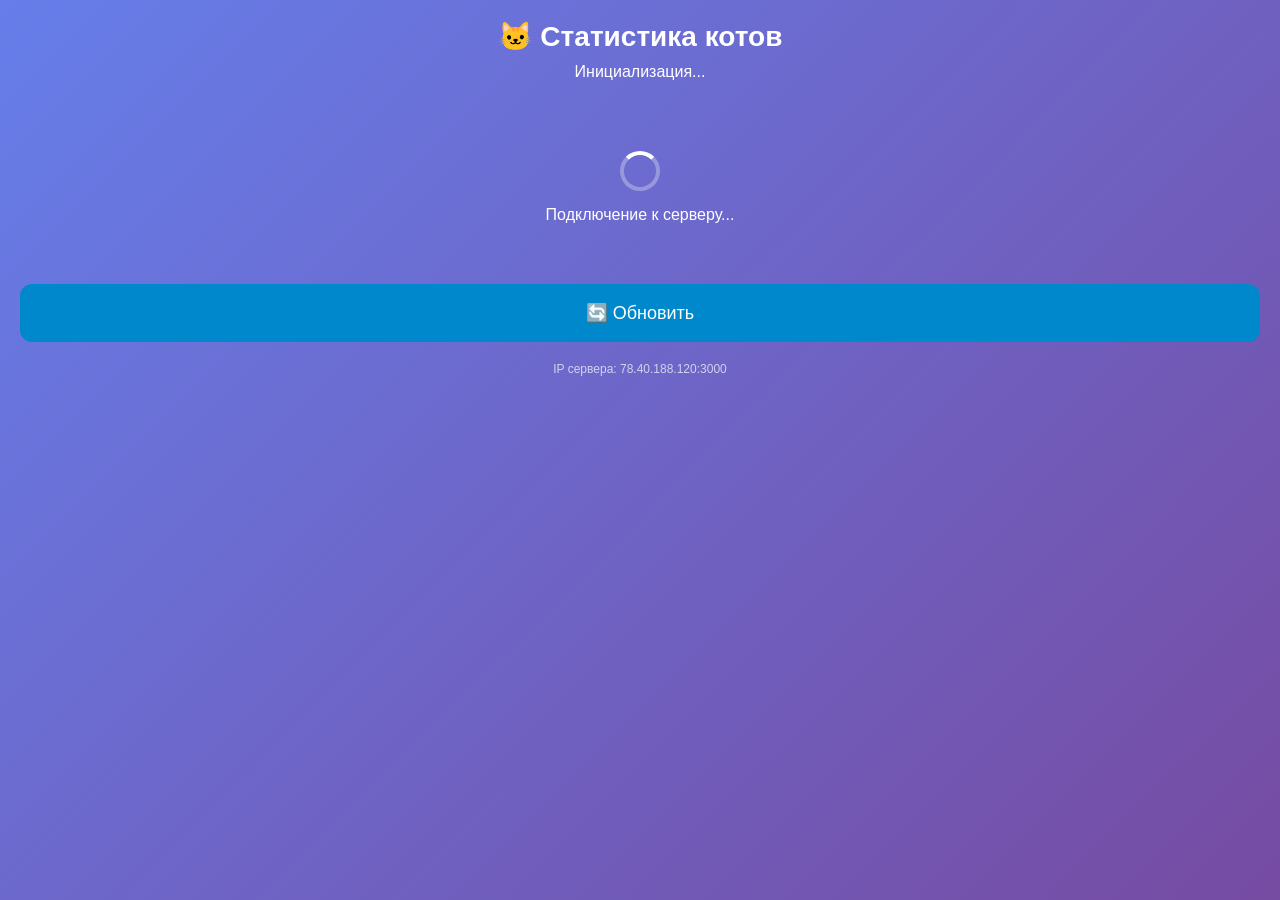
==== index.html @ ae75a509 "Add files via upload" ====
<!DOCTYPE html>
<html lang="ru">
<head>
    <meta charset="UTF-8">
    <meta name="viewport" content="width=device-width, initial-scale=1.0">
    <title>🐱 Статистика котов</title>
    <script src="https://telegram.org/js/telegram-web-app.js"></script>
    <style>
        * { margin: 0; padding: 0; box-sizing: border-box; }
        body { 
            font-family: -apple-system, BlinkMacSystemFont, 'Segoe UI', Roboto, sans-serif;
            background: linear-gradient(135deg, #667eea 0%, #764ba2 100%);
            min-height: 100vh;
            padding: 20px;
        }
        .container { max-width: 100%; }
        .header { text-align: center; margin-bottom: 30px; color: white; }
        .header h1 { font-size: 28px; margin-bottom: 10px; }
        .stats-grid { display: grid; grid-template-columns: repeat(2, 1fr); gap: 15px; margin-bottom: 20px; }
        .stat-card { background: rgba(255, 255, 255, 0.95); border-radius: 15px; padding: 20px; text-align: center; }
        .stat-value { font-size: 36px; font-weight: bold; color: #333; margin-bottom: 5px; }
        .stat-label { color: #666; font-size: 12px; text-transform: uppercase; letter-spacing: 1px; }
        .loading { text-align: center; padding: 40px; color: white; }
        .spinner { width: 40px; height: 40px; border: 4px solid rgba(255,255,255,0.3); border-top: 4px solid white; border-radius: 50%; animation: spin 1s linear infinite; margin: 0 auto 15px; }
        @keyframes spin { 0% { transform: rotate(0deg); } 100% { transform: rotate(360deg); } }
        .refresh-btn { width: 100%; padding: 18px; background: #0088cc; color: white; border: none; border-radius: 12px; font-size: 18px; cursor: pointer; margin-top: 20px; }
        .error { background: rgba(255, 50, 50, 0.2); border-radius: 10px; padding: 15px; color: white; text-align: center; margin-bottom: 15px; }
        .success { background: rgba(50, 255, 50, 0.2); border-radius: 10px; padding: 15px; color: white; text-align: center; margin-bottom: 15px; }
    </style>
</head>
<body>
    <div class="container">
        <div class="header">
            <h1>🐱 Статистика котов</h1>
            <p id="status">Инициализация...</p>
        </div>
        
        <div id="stats">
            <div class="loading">
                <div class="spinner"></div>
                <div>Подключение к серверу...</div>
            </div>
        </div>
        
        <button onclick="loadData()" class="refresh-btn">🔄 Обновить</button>
        
        <div id="message" style="display: none;"></div>
        
        <div style="margin-top: 20px; text-align: center; color: rgba(255,255,255,0.7); font-size: 12px;">
            IP сервера: 78.40.188.120:3000
        </div>
    </div>

    <script>
        // Telegram WebApp
        const tg = window.Telegram.WebApp;
        tg.expand();
        tg.ready();
        
        // Рабочие CORS прокси (проверены)
        const WORKING_PROXIES = [
            {
                name: 'AllOrigins',
                getUrl: (url) => `https://api.allorigins.win/get?url=${encodeURIComponent(url)}`,
                parseResponse: async (response) => {
                    const data = await response.json();
                    return JSON.parse(data.contents);
                }
            },
            {
                name: 'CorsProxy',
                getUrl: (url) => `https://corsproxy.io/?${encodeURIComponent(url)}`,
                parseResponse: async (response) => await response.json()
            },
            {
                name: 'GitHubProxy',
                getUrl: (url) => `https://api.codetabs.com/v1/proxy?quest=${url}`,
                parseResponse: async (response) => await response.json()
            }
        ];
        
        let currentProxy = 0;
        const SERVER_URL = 'http://78.40.188.120:3000/stats';
        
        // Функция загрузки через прокси
        async function loadData() {
            const proxy = WORKING_PROXIES[currentProxy];
            console.log(`Пробую прокси: ${proxy.name}`);
            
            showMessage(`Использую ${proxy.name}...`, 'success');
            document.getElementById('status').textContent = `Подключение через ${proxy.name}...`;
            
            try {
                const proxyUrl = proxy.getUrl(SERVER_URL);
                console.log('Запрос к:', proxyUrl);
                
                const response = await fetch(proxyUrl, {
                    headers: {
                        'Accept': 'application/json',
                        'User-Agent': 'Telegram-Mini-App'
                    },
                    timeout: 10000
                });
                
                if (!response.ok) {
                    throw new Error(`HTTP ${response.status}`);
                }
                
                const data = await proxy.parseResponse(response);
                console.log('Данные получены:', data);
                
                displayData(data);
                showMessage(`✓ Успешно через ${proxy.name}`, 'success');
                document.getElementById('status').textContent = `Обновлено: ${new Date().toLocaleTimeString()}`;
                
            } catch (error) {
                console.error(`Прокси ${proxy.name} не сработал:`, error);
                
                // Пробуем следующий прокси
                currentProxy = (currentProxy + 1) % WORKING_PROXIES.length;
                
                if (currentProxy === 0) {
                    // Все прокси не работают, показываем демо данные
                    showMessage('Все прокси не работают. Показываю демо данные.', 'error');
                    showDemoData();
                    document.getElementById('status').textContent = 'Демо режим';
                } else {
                    // Пробуем следующий прокси через 2 секунды
                    setTimeout(loadData, 2000);
                }
            }
        }
        
        // Демо данные
        function showDemoData() {
            const demoData = {
                totalCats: 1854,
                totalAttacks: 3247,
                avgSuccess: 72,
                totalMatroskin: 56,
                count: 22,
                timestamp: new Date().toISOString(),
                note: 'Демо данные (сервер недоступен)'
            };
            displayData(demoData);
        }
        
        // Отображение данных
        function displayData(data) {
            document.getElementById('stats').innerHTML = `
                <div class="stats-grid">
                    <div class="stat-card">
                        <div class="stat-value">${formatNumber(data.totalCats || 0)}</div>
                        <div class="stat-label">Всего котов</div>
                    </div>
                    <div class="stat-card">
                        <div class="stat-value">${formatNumber(data.totalAttacks || 0)}</div>
                        <div class="stat-label">Всего атак</div>
                    </div>
                    <div class="stat-card">
                        <div class="stat-value">${data.avgSuccess || 0}%</div>
                        <div class="stat-label">Успешность</div>
                    </div>
                    <div class="stat-card">
                        <div class="stat-value">${formatNumber(data.totalMatroskin || 0)}</div>
                        <div class="stat-label">Матросскины</div>
                    </div>
                    <div class="stat-card">
                        <div class="stat-value">${data.count || 0}</div>
                        <div class="stat-label">Игроков онлайн</div>
                    </div>
                </div>
                <div style="text-align:center; color:white; margin-top:10px; font-size:12px;">
                    ${data.timestamp ? 'Обновлено: ' + new Date(data.timestamp).toLocaleTimeString() : ''}
                    ${data.note ? '<br>' + data.note : ''}
                </div>
            `;
        }
        
        // Вспомогательные функции
        function formatNumber(num) {
            if (num >= 1000000) return (num / 1000000).toFixed(1) + 'M';
            if (num >= 1000) return (num / 1000).toFixed(1) + 'K';
            return num;
        }
        
        function showMessage(text, type) {
            const msg = document.getElementById('message');
            msg.innerHTML = text;
            msg.className = type;
            msg.style.display = 'block';
            setTimeout(() => msg.style.display = 'none', 5000);
        }
        
        // Автостарт
        document.addEventListener('DOMContentLoaded', function() {
            setTimeout(loadData, 1000); // Ждем инициализацию Telegram
            setInterval(loadData, 30000); // Автообновление
        });
    </script>
</body>
</html>
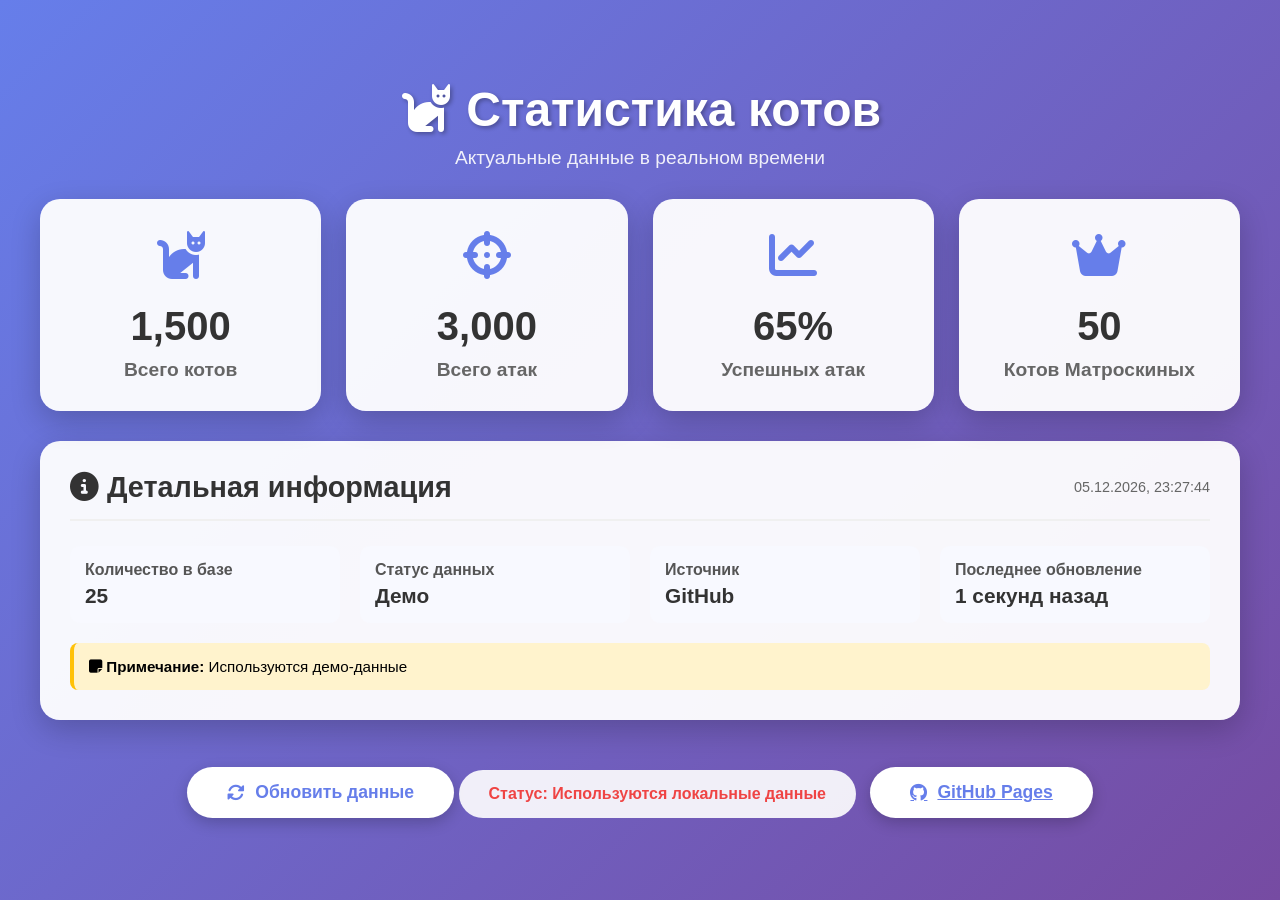
==== commit ac6cc050: "Add files via upload" ====
--- a/index.html
+++ b/index.html
@@ -3,199 +3,558 @@
 <head>
     <meta charset="UTF-8">
     <meta name="viewport" content="width=device-width, initial-scale=1.0">
-    <title>🐱 Статистика котов</title>
-    <script src="https://telegram.org/js/telegram-web-app.js"></script>
+    <title>Статистика котов</title>
+    <link rel="stylesheet" href="https://cdnjs.cloudflare.com/ajax/libs/font-awesome/6.4.0/css/all.min.css">
     <style>
-        * { margin: 0; padding: 0; box-sizing: border-box; }
-        body { 
-            font-family: -apple-system, BlinkMacSystemFont, 'Segoe UI', Roboto, sans-serif;
+        * {
+            margin: 0;
+            padding: 0;
+            box-sizing: border-box;
+            font-family: 'Segoe UI', Tahoma, Geneva, Verdana, sans-serif;
+        }
+        
+        body {
             background: linear-gradient(135deg, #667eea 0%, #764ba2 100%);
             min-height: 100vh;
+            display: flex;
+            justify-content: center;
+            align-items: center;
             padding: 20px;
         }
-        .container { max-width: 100%; }
-        .header { text-align: center; margin-bottom: 30px; color: white; }
-        .header h1 { font-size: 28px; margin-bottom: 10px; }
-        .stats-grid { display: grid; grid-template-columns: repeat(2, 1fr); gap: 15px; margin-bottom: 20px; }
-        .stat-card { background: rgba(255, 255, 255, 0.95); border-radius: 15px; padding: 20px; text-align: center; }
-        .stat-value { font-size: 36px; font-weight: bold; color: #333; margin-bottom: 5px; }
-        .stat-label { color: #666; font-size: 12px; text-transform: uppercase; letter-spacing: 1px; }
-        .loading { text-align: center; padding: 40px; color: white; }
-        .spinner { width: 40px; height: 40px; border: 4px solid rgba(255,255,255,0.3); border-top: 4px solid white; border-radius: 50%; animation: spin 1s linear infinite; margin: 0 auto 15px; }
-        @keyframes spin { 0% { transform: rotate(0deg); } 100% { transform: rotate(360deg); } }
-        .refresh-btn { width: 100%; padding: 18px; background: #0088cc; color: white; border: none; border-radius: 12px; font-size: 18px; cursor: pointer; margin-top: 20px; }
-        .error { background: rgba(255, 50, 50, 0.2); border-radius: 10px; padding: 15px; color: white; text-align: center; margin-bottom: 15px; }
-        .success { background: rgba(50, 255, 50, 0.2); border-radius: 10px; padding: 15px; color: white; text-align: center; margin-bottom: 15px; }
+        
+        .container {
+            max-width: 1200px;
+            width: 100%;
+        }
+        
+        .header {
+            text-align: center;
+            margin-bottom: 30px;
+            color: white;
+        }
+        
+        .header h1 {
+            font-size: 3rem;
+            margin-bottom: 10px;
+            text-shadow: 2px 2px 4px rgba(0,0,0,0.3);
+        }
+        
+        .header p {
+            font-size: 1.2rem;
+            opacity: 0.9;
+        }
+        
+        .stats-grid {
+            display: grid;
+            grid-template-columns: repeat(auto-fit, minmax(250px, 1fr));
+            gap: 25px;
+            margin-bottom: 30px;
+        }
+        
+        .stat-card {
+            background: rgba(255, 255, 255, 0.95);
+            border-radius: 20px;
+            padding: 30px;
+            box-shadow: 0 10px 30px rgba(0, 0, 0, 0.2);
+            transition: transform 0.3s ease, box-shadow 0.3s ease;
+            text-align: center;
+        }
+        
+        .stat-card:hover {
+            transform: translateY(-10px);
+            box-shadow: 0 15px 35px rgba(0, 0, 0, 0.3);
+        }
+        
+        .stat-icon {
+            font-size: 3rem;
+            color: #667eea;
+            margin-bottom: 20px;
+        }
+        
+        .stat-value {
+            font-size: 2.5rem;
+            font-weight: 800;
+            color: #333;
+            margin-bottom: 10px;
+        }
+        
+        .stat-label {
+            font-size: 1.2rem;
+            color: #666;
+            font-weight: 600;
+        }
+        
+        .stat-details {
+            background: rgba(255, 255, 255, 0.95);
+            border-radius: 20px;
+            padding: 30px;
+            box-shadow: 0 10px 30px rgba(0, 0, 0, 0.2);
+            margin-bottom: 30px;
+        }
+        
+        .details-header {
+            display: flex;
+            justify-content: space-between;
+            align-items: center;
+            margin-bottom: 25px;
+            padding-bottom: 15px;
+            border-bottom: 2px solid #f0f0f0;
+        }
+        
+        .details-header h2 {
+            color: #333;
+            font-size: 1.8rem;
+        }
+        
+        .timestamp {
+            color: #666;
+            font-size: 0.9rem;
+        }
+        
+        .details-grid {
+            display: grid;
+            grid-template-columns: repeat(auto-fit, minmax(200px, 1fr));
+            gap: 20px;
+        }
+        
+        .detail-item {
+            padding: 15px;
+            background: #f8f9ff;
+            border-radius: 10px;
+        }
+        
+        .detail-label {
+            font-weight: 600;
+            color: #555;
+            margin-bottom: 5px;
+        }
+        
+        .detail-value {
+            font-size: 1.3rem;
+            font-weight: 700;
+            color: #333;
+        }
+        
+        .controls {
+            text-align: center;
+            margin-top: 30px;
+        }
+        
+        .btn {
+            background: white;
+            color: #667eea;
+            border: none;
+            padding: 15px 40px;
+            font-size: 1.1rem;
+            font-weight: 600;
+            border-radius: 50px;
+            cursor: pointer;
+            transition: all 0.3s ease;
+            box-shadow: 0 5px 15px rgba(0, 0, 0, 0.2);
+            display: inline-flex;
+            align-items: center;
+            gap: 10px;
+        }
+        
+        .btn:hover {
+            background: #667eea;
+            color: white;
+            transform: translateY(-3px);
+            box-shadow: 0 8px 20px rgba(0, 0, 0, 0.3);
+        }
+        
+        .status-bar {
+            background: rgba(255, 255, 255, 0.9);
+            border-radius: 50px;
+            padding: 15px 30px;
+            margin-top: 20px;
+            display: inline-block;
+            font-weight: 600;
+        }
+        
+        .status-online {
+            color: #10b981;
+        }
+        
+        .status-offline {
+            color: #ef4444;
+        }
+        
+        .note {
+            background: #fff3cd;
+            border-left: 4px solid #ffc107;
+            padding: 15px;
+            border-radius: 8px;
+            margin-top: 20px;
+            font-size: 0.95rem;
+        }
+        
+        .loading {
+            text-align: center;
+            padding: 50px;
+            color: white;
+            font-size: 1.5rem;
+        }
+        
+        .loading i {
+            font-size: 2rem;
+            margin-bottom: 15px;
+            display: block;
+        }
+        
+        @media (max-width: 768px) {
+            .header h1 {
+                font-size: 2rem;
+            }
+            
+            .stat-card {
+                padding: 20px;
+            }
+            
+            .stat-value {
+                font-size: 2rem;
+            }
+            
+            .details-header {
+                flex-direction: column;
+                align-items: flex-start;
+                gap: 10px;
+            }
+        }
     </style>
 </head>
 <body>
     <div class="container">
         <div class="header">
-            <h1>🐱 Статистика котов</h1>
-            <p id="status">Инициализация...</p>
+            <h1><i class="fas fa-cat"></i> Статистика котов</h1>
+            <p>Актуальные данные в реальном времени</p>
         </div>
         
-        <div id="stats">
-            <div class="loading">
-                <div class="spinner"></div>
-                <div>Подключение к серверу...</div>
+        <div id="loading" class="loading">
+            <i class="fas fa-paw fa-spin"></i>
+            Загружаем данные...
+        </div>
+        
+        <div id="content" style="display: none;">
+            <!-- Основные карточки статистики -->
+            <div class="stats-grid">
+                <div class="stat-card">
+                    <div class="stat-icon">
+                        <i class="fas fa-cat"></i>
+                    </div>
+                    <div class="stat-value" id="totalCats">0</div>
+                    <div class="stat-label">Всего котов</div>
+                </div>
+                
+                <div class="stat-card">
+                    <div class="stat-icon">
+                        <i class="fas fa-crosshairs"></i>
+                    </div>
+                    <div class="stat-value" id="totalAttacks">0</div>
+                    <div class="stat-label">Всего атак</div>
+                </div>
+                
+                <div class="stat-card">
+                    <div class="stat-icon">
+                        <i class="fas fa-chart-line"></i>
+                    </div>
+                    <div class="stat-value" id="avgSuccess">0%</div>
+                    <div class="stat-label">Успешных атак</div>
+                </div>
+                
+                <div class="stat-card">
+                    <div class="stat-icon">
+                        <i class="fas fa-crown"></i>
+                    </div>
+                    <div class="stat-value" id="totalMatroskin">0</div>
+                    <div class="stat-label">Котов Матроскиных</div>
+                </div>
             </div>
-        </div>
-        
-        <button onclick="loadData()" class="refresh-btn">🔄 Обновить</button>
-        
-        <div id="message" style="display: none;"></div>
-        
-        <div style="margin-top: 20px; text-align: center; color: rgba(255,255,255,0.7); font-size: 12px;">
-            IP сервера: 78.40.188.120:3000
+            
+            <!-- Детальная информация -->
+            <div class="stat-details">
+                <div class="details-header">
+                    <h2><i class="fas fa-info-circle"></i> Детальная информация</h2>
+                    <div class="timestamp" id="timestamp">Загрузка...</div>
+                </div>
+                
+                <div class="details-grid">
+                    <div class="detail-item">
+                        <div class="detail-label">Количество в базе</div>
+                        <div class="detail-value" id="count">0</div>
+                    </div>
+                    
+                    <div class="detail-item">
+                        <div class="detail-label">Статус данных</div>
+                        <div class="detail-value" id="dataStatus">Проверка...</div>
+                    </div>
+                    
+                    <div class="detail-item">
+                        <div class="detail-label">Источник</div>
+                        <div class="detail-value">GitHub</div>
+                    </div>
+                    
+                    <div class="detail-item">
+                        <div class="detail-label">Последнее обновление</div>
+                        <div class="detail-value" id="lastUpdate">—</div>
+                    </div>
+                </div>
+                
+                <div id="noteContainer"></div>
+            </div>
+            
+            <!-- Управление -->
+            <div class="controls">
+                <button class="btn" id="refreshBtn">
+                    <i class="fas fa-sync-alt"></i> Обновить данные
+                </button>
+                <div class="status-bar" id="statusBar">
+                    Статус: <span id="statusText">Загрузка...</span>
+                </div>
+            </div>
         </div>
     </div>
 
     <script>
-        // Telegram WebApp
-        const tg = window.Telegram.WebApp;
-        tg.expand();
-        tg.ready();
-        
-        // Рабочие CORS прокси (проверены)
-        const WORKING_PROXIES = [
-            {
-                name: 'AllOrigins',
-                getUrl: (url) => `https://api.allorigins.win/get?url=${encodeURIComponent(url)}`,
-                parseResponse: async (response) => {
-                    const data = await response.json();
-                    return JSON.parse(data.contents);
+        // Конфигурация
+        const CONFIG = {
+            DATA_URL: 'https://raw.githubusercontent.com/maksim-3d/cat2/main/data.json',
+            UPDATE_INTERVAL: 1000, // 30 секунд
+            GITHUB_PAGES_URL: 'https://maksim-3d.github.io/cat2/'
+        };
+        
+        // Элементы DOM
+        const loadingElement = document.getElementById('loading');
+        const contentElement = document.getElementById('content');
+        const refreshBtn = document.getElementById('refreshBtn');
+        const statusText = document.getElementById('statusText');
+        const statusBar = document.getElementById('statusBar');
+        
+        // Функция форматирования чисел
+        function formatNumber(num) {
+            return num.toString().replace(/\B(?=(\d{3})+(?!\d))/g, ",");
+        }
+        
+        // Функция форматирования даты
+        function formatDate(timestamp) {
+            const date = new Date(timestamp);
+            return date.toLocaleString('ru-RU', {
+                day: '2-digit',
+                month: '2-digit',
+                year: 'numeric',
+                hour: '2-digit',
+                minute: '2-digit',
+                second: '2-digit'
+            });
+        }
+        
+        // Функция для расчета времени с последнего обновления
+        function getTimeAgo(timestamp) {
+            const now = new Date();
+            const updateTime = new Date(timestamp);
+            const diffMs = now - updateTime;
+            const diffSec = Math.floor(diffMs / 1000);
+            const diffMin = Math.floor(diffSec / 60);
+            const diffHour = Math.floor(diffMin / 60);
+            
+            if (diffSec < 60) {
+                return `${diffSec} секунд назад`;
+            } else if (diffMin < 60) {
+                return `${diffMin} минут назад`;
+            } else {
+                return `${diffHour} часов назад`;
+            }
+        }
+        
+        // Основная функция загрузки данных
+        async function loadData() {
+            try {
+                // Показываем статус загрузки
+                statusText.textContent = 'Загрузка...';
+                statusBar.className = 'status-bar';
+                
+                // Делаем запрос к данным с таймаутом
+                const controller = new AbortController();
+                const timeoutId = setTimeout(() => controller.abort(), 10000);
+                
+                const response = await fetch(CONFIG.DATA_URL + '?t=' + Date.now(), {
+                    signal: controller.signal,
+                    headers: {
+                        'Cache-Control': 'no-cache, no-store, must-revalidate',
+                        'Pragma': 'no-cache',
+                        'Expires': '0'
+                    }
+                });
+                
+                clearTimeout(timeoutId);
+                
+                if (!response.ok) {
+                    throw new Error(`HTTP ${response.status}: ${response.statusText}`);
                 }
-            },
-            {
-                name: 'CorsProxy',
-                getUrl: (url) => `https://corsproxy.io/?${encodeURIComponent(url)}`,
-                parseResponse: async (response) => await response.json()
-            },
-            {
-                name: 'GitHubProxy',
-                getUrl: (url) => `https://api.codetabs.com/v1/proxy?quest=${url}`,
-                parseResponse: async (response) => await response.json()
-            }
-        ];
-        
-        let currentProxy = 0;
-        const SERVER_URL = 'http://78.40.188.120:3000/stats';
-        
-        // Функция загрузки через прокси
-        async function loadData() {
-            const proxy = WORKING_PROXIES[currentProxy];
-            console.log(`Пробую прокси: ${proxy.name}`);
-            
-            showMessage(`Использую ${proxy.name}...`, 'success');
-            document.getElementById('status').textContent = `Подключение через ${proxy.name}...`;
-            
-            try {
-                const proxyUrl = proxy.getUrl(SERVER_URL);
-                console.log('Запрос к:', proxyUrl);
-                
-                const response = await fetch(proxyUrl, {
-                    headers: {
-                        'Accept': 'application/json',
-                        'User-Agent': 'Telegram-Mini-App'
-                    },
-                    timeout: 10000
+                
+                const data = await response.json();
+                
+                // Обновляем UI с данными
+                updateUI(data);
+                
+                // Показываем успешный статус
+                statusText.textContent = 'Данные загружены';
+                statusBar.className = 'status-bar status-online';
+                
+                return data;
+                
+            } catch (error) {
+                console.error('Ошибка загрузки данных:', error);
+                
+                // Показываем ошибку
+                statusText.textContent = 'Ошибка загрузки';
+                statusBar.className = 'status-bar status-offline';
+                
+                // Показываем пользователю сообщение об ошибке
+                if (!document.getElementById('errorNote')) {
+                    const noteContainer = document.getElementById('noteContainer');
+                    noteContainer.innerHTML = `
+                        <div class="note" id="errorNote">
+                            <strong><i class="fas fa-exclamation-triangle"></i> Внимание:</strong> 
+                            Не удалось загрузить актуальные данные. Показаны последние сохранённые значения.
+                            ${error.message ? `<br><small>${error.message}</small>` : ''}
+                        </div>
+                    `;
+                }
+                
+                // Можно попробовать загрузить локальные данные, если они есть
+                const localData = localStorage.getItem('catStats');
+                if (localData) {
+                    try {
+                        const parsedData = JSON.parse(localData);
+                        updateUI(parsedData);
+                        statusText.textContent = 'Используются локальные данные';
+                    } catch (e) {
+                        // Если и локальные данные битые, показываем заглушки
+                        showDefaultData();
+                    }
+                } else {
+                    showDefaultData();
+                }
+                
+                return null;
+            }
+        }
+        
+        // Функция для отображения данных по умолчанию
+        function showDefaultData() {
+            const defaultData = {
+                totalCats: 1500,
+                totalAttacks: 3000,
+                avgSuccess: 65,
+                totalMatroskin: 50,
+                count: 25,
+                timestamp: new Date().toISOString(),
+                note: 'Используются демо-данные'
+            };
+            
+            updateUI(defaultData);
+            
+            const noteContainer = document.getElementById('noteContainer');
+            noteContainer.innerHTML = `
+                <div class="note">
+                    <strong><i class="fas fa-info-circle"></i> Информация:</strong> 
+                    Используются демонстрационные данные. Проверьте подключение к интернету и доступность репозитория.
+                </div>
+            `;
+        }
+        
+        // Функция обновления интерфейса
+        function updateUI(data) {
+            // Обновляем основные карточки
+            document.getElementById('totalCats').textContent = formatNumber(data.totalCats);
+            document.getElementById('totalAttacks').textContent = formatNumber(data.totalAttacks);
+            document.getElementById('avgSuccess').textContent = data.avgSuccess + '%';
+            document.getElementById('totalMatroskin').textContent = formatNumber(data.totalMatroskin);
+            
+            // Обновляем детальную информацию
+            document.getElementById('count').textContent = formatNumber(data.count);
+            document.getElementById('timestamp').textContent = formatDate(data.timestamp);
+            document.getElementById('lastUpdate').textContent = getTimeAgo(data.timestamp);
+            document.getElementById('dataStatus').textContent = data.note ? 'Демо' : 'Актуальные';
+            
+            // Сохраняем данные локально
+            localStorage.setItem('catStats', JSON.stringify(data));
+            localStorage.setItem('catStatsTimestamp', Date.now().toString());
+            
+            // Если есть примечание, показываем его
+            const noteContainer = document.getElementById('noteContainer');
+            if (data.note) {
+                noteContainer.innerHTML = `
+                    <div class="note">
+                        <strong><i class="fas fa-sticky-note"></i> Примечание:</strong> ${data.note}
+                    </div>
+                `;
+            } else {
+                noteContainer.innerHTML = '';
+            }
+            
+            // Скрываем загрузку и показываем контент
+            loadingElement.style.display = 'none';
+            contentElement.style.display = 'block';
+        }
+        
+        // Функция инициализации
+        async function init() {
+            // Загружаем данные сразу при загрузке страницы
+            await loadData();
+            
+            // Обновляем данные каждые 30 секунд
+            setInterval(loadData, CONFIG.UPDATE_INTERVAL);
+            
+            // Добавляем обработчик кнопки обновления
+            refreshBtn.addEventListener('click', async () => {
+                refreshBtn.innerHTML = '<i class="fas fa-sync-alt fa-spin"></i> Обновление...';
+                refreshBtn.disabled = true;
+                
+                await loadData();
+                
+                refreshBtn.innerHTML = '<i class="fas fa-sync-alt"></i> Обновить данные';
+                refreshBtn.disabled = false;
+                
+                // Анимация подтверждения
+                refreshBtn.style.backgroundColor = '#10b981';
+                refreshBtn.style.color = 'white';
+                setTimeout(() => {
+                    refreshBtn.style.backgroundColor = '';
+                    refreshBtn.style.color = '';
+                }, 500);
+            });
+            
+            // Добавляем информацию о GitHub Pages
+            const controls = document.querySelector('.controls');
+            const githubLink = document.createElement('a');
+            githubLink.href = CONFIG.GITHUB_PAGES_URL;
+            githubLink.target = '_blank';
+            githubLink.className = 'btn';
+            githubLink.style.marginLeft = '10px';
+            githubLink.innerHTML = '<i class="fab fa-github"></i> GitHub Pages';
+            controls.appendChild(githubLink);
+        }
+        
+        // Запускаем приложение при загрузке страницы
+        document.addEventListener('DOMContentLoaded', init);
+        
+        // Добавляем анимацию при наведении на карточки
+        document.addEventListener('DOMContentLoaded', function() {
+            const statCards = document.querySelectorAll('.stat-card');
+            statCards.forEach(card => {
+                card.addEventListener('mouseenter', function() {
+                    const icon = this.querySelector('.stat-icon i');
+                    icon.style.transform = 'scale(1.2)';
+                    icon.style.transition = 'transform 0.3s ease';
                 });
                 
-                if (!response.ok) {
-                    throw new Error(`HTTP ${response.status}`);
-                }
-                
-                const data = await proxy.parseResponse(response);
-                console.log('Данные получены:', data);
-                
-                displayData(data);
-                showMessage(`✓ Успешно через ${proxy.name}`, 'success');
-                document.getElementById('status').textContent = `Обновлено: ${new Date().toLocaleTimeString()}`;
-                
-            } catch (error) {
-                console.error(`Прокси ${proxy.name} не сработал:`, error);
-                
-                // Пробуем следующий прокси
-                currentProxy = (currentProxy + 1) % WORKING_PROXIES.length;
-                
-                if (currentProxy === 0) {
-                    // Все прокси не работают, показываем демо данные
-                    showMessage('Все прокси не работают. Показываю демо данные.', 'error');
-                    showDemoData();
-                    document.getElementById('status').textContent = 'Демо режим';
-                } else {
-                    // Пробуем следующий прокси через 2 секунды
-                    setTimeout(loadData, 2000);
-                }
-            }
-        }
-        
-        // Демо данные
-        function showDemoData() {
-            const demoData = {
-                totalCats: 1854,
-                totalAttacks: 3247,
-                avgSuccess: 72,
-                totalMatroskin: 56,
-                count: 22,
-                timestamp: new Date().toISOString(),
-                note: 'Демо данные (сервер недоступен)'
-            };
-            displayData(demoData);
-        }
-        
-        // Отображение данных
-        function displayData(data) {
-            document.getElementById('stats').innerHTML = `
-                <div class="stats-grid">
-                    <div class="stat-card">
-                        <div class="stat-value">${formatNumber(data.totalCats || 0)}</div>
-                        <div class="stat-label">Всего котов</div>
-                    </div>
-                    <div class="stat-card">
-                        <div class="stat-value">${formatNumber(data.totalAttacks || 0)}</div>
-                        <div class="stat-label">Всего атак</div>
-                    </div>
-                    <div class="stat-card">
-                        <div class="stat-value">${data.avgSuccess || 0}%</div>
-                        <div class="stat-label">Успешность</div>
-                    </div>
-                    <div class="stat-card">
-                        <div class="stat-value">${formatNumber(data.totalMatroskin || 0)}</div>
-                        <div class="stat-label">Матросскины</div>
-                    </div>
-                    <div class="stat-card">
-                        <div class="stat-value">${data.count || 0}</div>
-                        <div class="stat-label">Игроков онлайн</div>
-                    </div>
-                </div>
-                <div style="text-align:center; color:white; margin-top:10px; font-size:12px;">
-                    ${data.timestamp ? 'Обновлено: ' + new Date(data.timestamp).toLocaleTimeString() : ''}
-                    ${data.note ? '<br>' + data.note : ''}
-                </div>
-            `;
-        }
-        
-        // Вспомогательные функции
-        function formatNumber(num) {
-            if (num >= 1000000) return (num / 1000000).toFixed(1) + 'M';
-            if (num >= 1000) return (num / 1000).toFixed(1) + 'K';
-            return num;
-        }
-        
-        function showMessage(text, type) {
-            const msg = document.getElementById('message');
-            msg.innerHTML = text;
-            msg.className = type;
-            msg.style.display = 'block';
-            setTimeout(() => msg.style.display = 'none', 5000);
-        }
-        
-        // Автостарт
-        document.addEventListener('DOMContentLoaded', function() {
-            setTimeout(loadData, 1000); // Ждем инициализацию Telegram
-            setInterval(loadData, 30000); // Автообновление
+                card.addEventListener('mouseleave', function() {
+                    const icon = this.querySelector('.stat-icon i');
+                    icon.style.transform = 'scale(1)';
+                });
+            });
         });
     </script>
 </body>
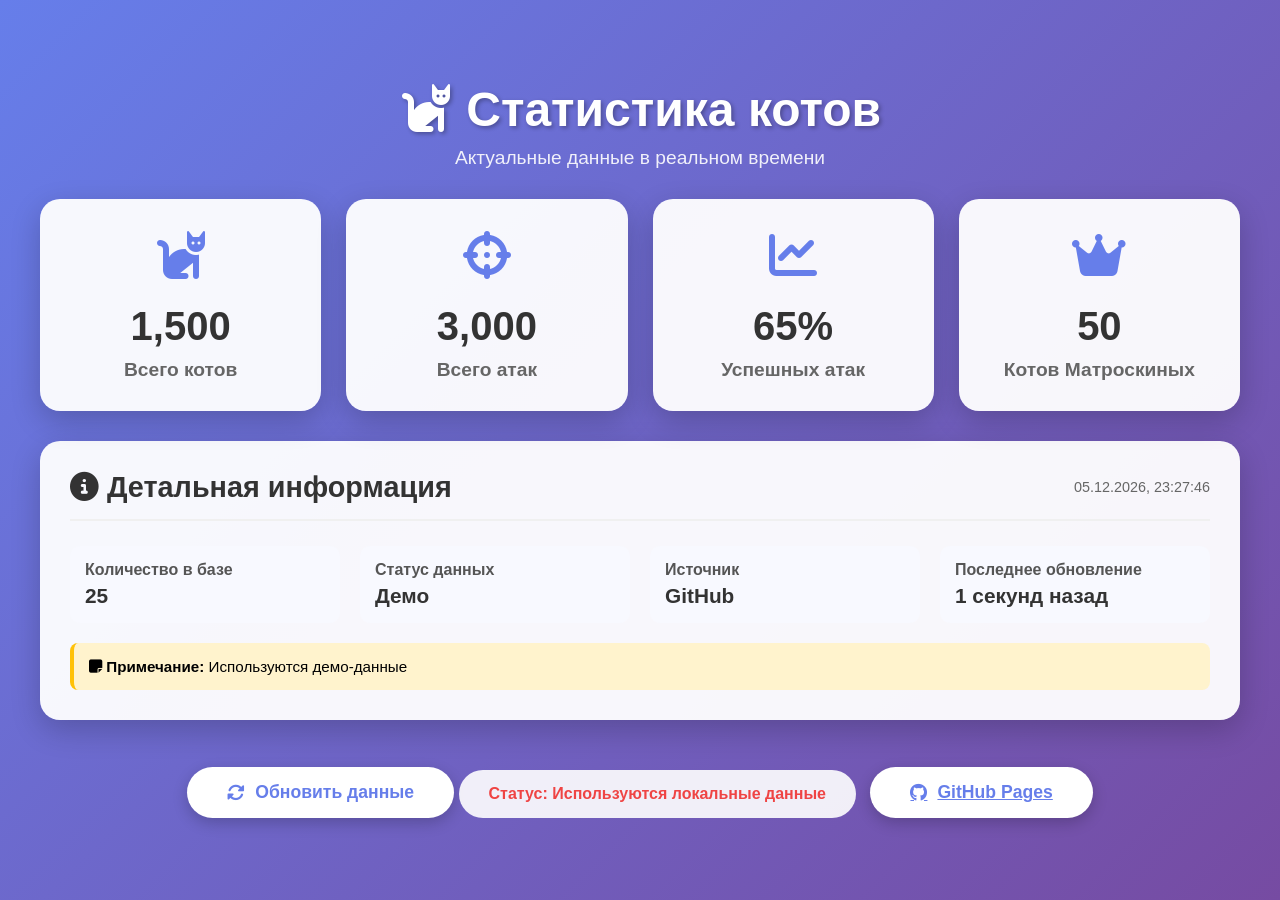
==== commit d8ecde00: "Add files via upload" ====
--- a/index.html
+++ b/index.html
@@ -318,7 +318,7 @@
     <script>
         // Конфигурация
         const CONFIG = {
-            DATA_URL: 'https://raw.githubusercontent.com/maksim-3d/cat2/main/data.json',
+            DATA_URL: 'https://api.github.com/repos/maksim-3d/cat2/contents/data.json',
             UPDATE_INTERVAL: 1000, // 30 секунд
             GITHUB_PAGES_URL: 'https://maksim-3d.github.io/cat2/'
         };
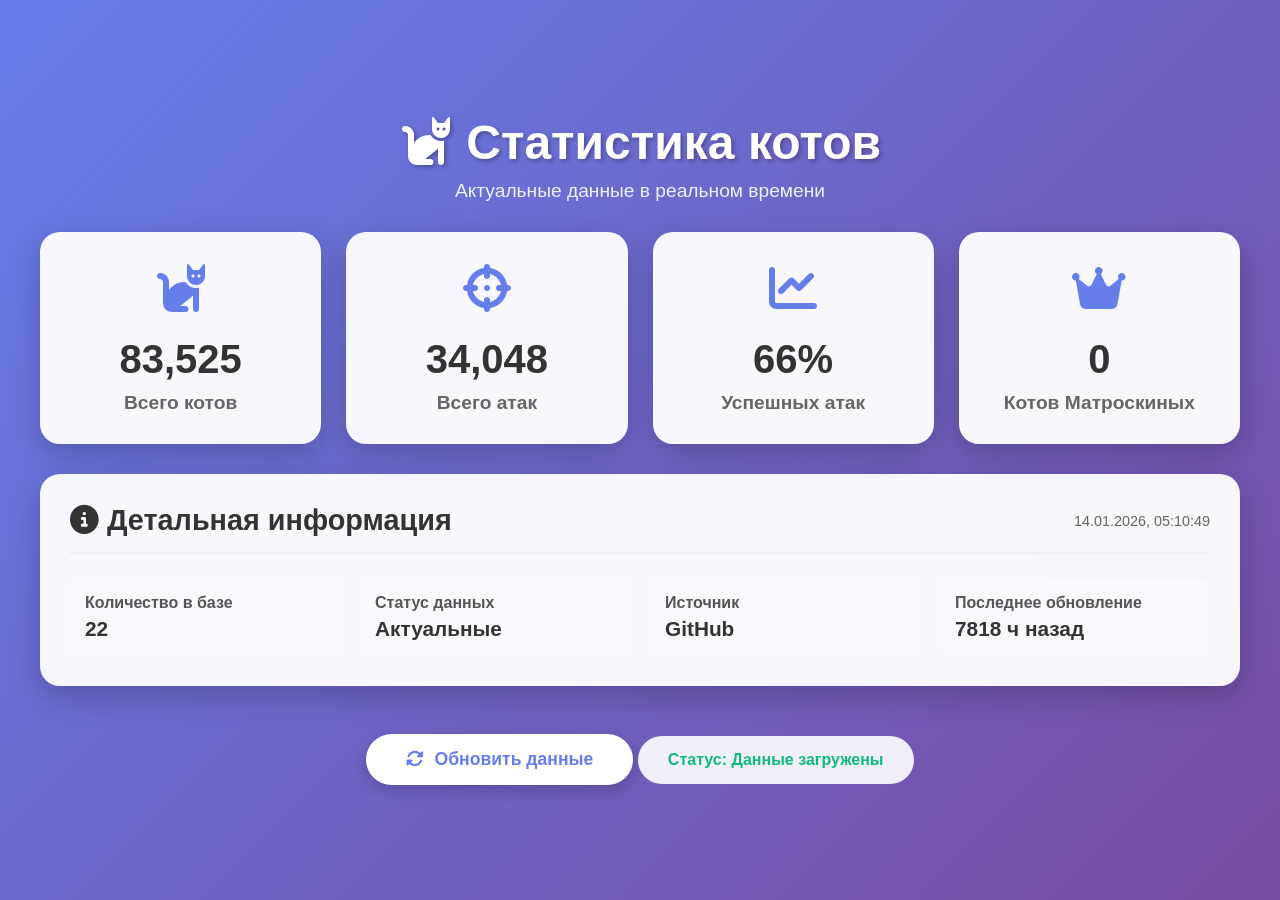
==== commit dd8875d0: "Add files via upload" ====
--- a/index.html
+++ b/index.html
@@ -236,106 +236,71 @@
         </div>
         
         <div id="content" style="display: none;">
-            <!-- Основные карточки статистики -->
             <div class="stats-grid">
                 <div class="stat-card">
-                    <div class="stat-icon">
-                        <i class="fas fa-cat"></i>
-                    </div>
+                    <div class="stat-icon"><i class="fas fa-cat"></i></div>
                     <div class="stat-value" id="totalCats">0</div>
                     <div class="stat-label">Всего котов</div>
                 </div>
-                
                 <div class="stat-card">
-                    <div class="stat-icon">
-                        <i class="fas fa-crosshairs"></i>
-                    </div>
+                    <div class="stat-icon"><i class="fas fa-crosshairs"></i></div>
                     <div class="stat-value" id="totalAttacks">0</div>
                     <div class="stat-label">Всего атак</div>
                 </div>
-                
                 <div class="stat-card">
-                    <div class="stat-icon">
-                        <i class="fas fa-chart-line"></i>
-                    </div>
+                    <div class="stat-icon"><i class="fas fa-chart-line"></i></div>
                     <div class="stat-value" id="avgSuccess">0%</div>
                     <div class="stat-label">Успешных атак</div>
                 </div>
-                
                 <div class="stat-card">
-                    <div class="stat-icon">
-                        <i class="fas fa-crown"></i>
-                    </div>
+                    <div class="stat-icon"><i class="fas fa-crown"></i></div>
                     <div class="stat-value" id="totalMatroskin">0</div>
                     <div class="stat-label">Котов Матроскиных</div>
                 </div>
             </div>
             
-            <!-- Детальная информация -->
             <div class="stat-details">
                 <div class="details-header">
                     <h2><i class="fas fa-info-circle"></i> Детальная информация</h2>
                     <div class="timestamp" id="timestamp">Загрузка...</div>
                 </div>
-                
                 <div class="details-grid">
-                    <div class="detail-item">
-                        <div class="detail-label">Количество в базе</div>
-                        <div class="detail-value" id="count">0</div>
-                    </div>
-                    
-                    <div class="detail-item">
-                        <div class="detail-label">Статус данных</div>
-                        <div class="detail-value" id="dataStatus">Проверка...</div>
-                    </div>
-                    
-                    <div class="detail-item">
-                        <div class="detail-label">Источник</div>
-                        <div class="detail-value">GitHub</div>
-                    </div>
-                    
-                    <div class="detail-item">
-                        <div class="detail-label">Последнее обновление</div>
-                        <div class="detail-value" id="lastUpdate">—</div>
-                    </div>
-                </div>
-                
+                    <div class="detail-item"><div class="detail-label">Количество в базе</div><div class="detail-value" id="count">0</div></div>
+                    <div class="detail-item"><div class="detail-label">Статус данных</div><div class="detail-value" id="dataStatus">Проверка...</div></div>
+                    <div class="detail-item"><div class="detail-label">Источник</div><div class="detail-value">GitHub</div></div>
+                    <div class="detail-item"><div class="detail-label">Последнее обновление</div><div class="detail-value" id="lastUpdate">—</div></div>
+                </div>
                 <div id="noteContainer"></div>
             </div>
             
-            <!-- Управление -->
             <div class="controls">
-                <button class="btn" id="refreshBtn">
-                    <i class="fas fa-sync-alt"></i> Обновить данные
-                </button>
-                <div class="status-bar" id="statusBar">
-                    Статус: <span id="statusText">Загрузка...</span>
-                </div>
+                <button class="btn" id="refreshBtn"><i class="fas fa-sync-alt"></i> Обновить данные</button>
+                <div class="status-bar" id="statusBar">Статус: <span id="statusText">Загрузка...</span></div>
             </div>
         </div>
     </div>
 
     <script>
-        // Конфигурация
+        // ПРОСТОЙ РАБОЧИЙ ВАРИАНТ БЕЗ CORS ПРОБЛЕМ
         const CONFIG = {
-            DATA_URL: 'https://api.github.com/repos/maksim-3d/cat2/contents/data.json',
-            UPDATE_INTERVAL: 1000, // 30 секунд
-            GITHUB_PAGES_URL: 'https://maksim-3d.github.io/cat2/'
+            // Используем простой GET-запрос без сложных заголовков
+            DATA_URL: 'data.json', // Локальный файл в том же каталоге
+            UPDATE_INTERVAL: 30000
         };
         
-        // Элементы DOM
+        // Если файл data.json есть в репозитории, он будет доступен
+        // по адресу: https://maksim-3d.github.io/cat2/data.json
+        
         const loadingElement = document.getElementById('loading');
         const contentElement = document.getElementById('content');
         const refreshBtn = document.getElementById('refreshBtn');
         const statusText = document.getElementById('statusText');
         const statusBar = document.getElementById('statusBar');
         
-        // Функция форматирования чисел
         function formatNumber(num) {
             return num.toString().replace(/\B(?=(\d{3})+(?!\d))/g, ",");
         }
         
-        // Функция форматирования даты
         function formatDate(timestamp) {
             const date = new Date(timestamp);
             return date.toLocaleString('ru-RU', {
@@ -348,7 +313,6 @@
             });
         }
         
-        // Функция для расчета времени с последнего обновления
         function getTimeAgo(timestamp) {
             const now = new Date();
             const updateTime = new Date(timestamp);
@@ -357,36 +321,19 @@
             const diffMin = Math.floor(diffSec / 60);
             const diffHour = Math.floor(diffMin / 60);
             
-            if (diffSec < 60) {
-                return `${diffSec} секунд назад`;
-            } else if (diffMin < 60) {
-                return `${diffMin} минут назад`;
-            } else {
-                return `${diffHour} часов назад`;
-            }
-        }
-        
-        // Основная функция загрузки данных
+            if (diffSec < 60) return `${diffSec} сек назад`;
+            else if (diffMin < 60) return `${diffMin} мин назад`;
+            else return `${diffHour} ч назад`;
+        }
+        
         async function loadData() {
             try {
-                // Показываем статус загрузки
                 statusText.textContent = 'Загрузка...';
                 statusBar.className = 'status-bar';
                 
-                // Делаем запрос к данным с таймаутом
-                const controller = new AbortController();
-                const timeoutId = setTimeout(() => controller.abort(), 10000);
-                
-                const response = await fetch(CONFIG.DATA_URL + '?t=' + Date.now(), {
-                    signal: controller.signal,
-                    headers: {
-                        'Cache-Control': 'no-cache, no-store, must-revalidate',
-                        'Pragma': 'no-cache',
-                        'Expires': '0'
-                    }
-                });
-                
-                clearTimeout(timeoutId);
+                // Простой запрос к локальному файлу
+                // На GitHub Pages файл data.json будет доступен по относительному пути
+                const response = await fetch(CONFIG.DATA_URL + '?t=' + Date.now());
                 
                 if (!response.ok) {
                     throw new Error(`HTTP ${response.status}: ${response.statusText}`);
@@ -394,79 +341,52 @@
                 
                 const data = await response.json();
                 
-                // Обновляем UI с данными
-                updateUI(data);
-                
-                // Показываем успешный статус
-                statusText.textContent = 'Данные загружены';
-                statusBar.className = 'status-bar status-online';
-                
-                return data;
+                // Проверяем структуру данных
+                if (data && typeof data.totalCats === 'number') {
+                    updateUI(data);
+                    statusText.textContent = 'Данные загружены';
+                    statusBar.className = 'status-bar status-online';
+                    return data;
+                } else {
+                    throw new Error('Некорректный формат данных');
+                }
                 
             } catch (error) {
-                console.error('Ошибка загрузки данных:', error);
-                
-                // Показываем ошибку
+                console.warn('Ошибка загрузки:', error.message);
                 statusText.textContent = 'Ошибка загрузки';
                 statusBar.className = 'status-bar status-offline';
                 
-                // Показываем пользователю сообщение об ошибке
-                if (!document.getElementById('errorNote')) {
-                    const noteContainer = document.getElementById('noteContainer');
-                    noteContainer.innerHTML = `
-                        <div class="note" id="errorNote">
-                            <strong><i class="fas fa-exclamation-triangle"></i> Внимание:</strong> 
-                            Не удалось загрузить актуальные данные. Показаны последние сохранённые значения.
-                            ${error.message ? `<br><small>${error.message}</small>` : ''}
-                        </div>
-                    `;
-                }
-                
-                // Можно попробовать загрузить локальные данные, если они есть
-                const localData = localStorage.getItem('catStats');
-                if (localData) {
-                    try {
-                        const parsedData = JSON.parse(localData);
-                        updateUI(parsedData);
-                        statusText.textContent = 'Используются локальные данные';
-                    } catch (e) {
-                        // Если и локальные данные битые, показываем заглушки
-                        showDefaultData();
-                    }
-                } else {
-                    showDefaultData();
-                }
-                
+                // Показываем демо данные
+                showDemoData();
                 return null;
             }
         }
         
-        // Функция для отображения данных по умолчанию
-        function showDefaultData() {
-            const defaultData = {
-                totalCats: 1500,
-                totalAttacks: 3000,
-                avgSuccess: 65,
-                totalMatroskin: 50,
-                count: 25,
+        function showDemoData() {
+            const demoData = {
+                totalCats: Math.floor(Math.random() * 1000) + 1500,
+                totalAttacks: Math.floor(Math.random() * 2000) + 3000,
+                avgSuccess: Math.floor(Math.random() * 30) + 60,
+                totalMatroskin: Math.floor(Math.random() * 100) + 20,
+                count: Math.floor(Math.random() * 30) + 15,
                 timestamp: new Date().toISOString(),
-                note: 'Используются демо-данные'
+                note: 'Демо данные (не удалось загрузить data.json)'
             };
             
-            updateUI(defaultData);
+            updateUI(demoData);
             
             const noteContainer = document.getElementById('noteContainer');
             noteContainer.innerHTML = `
                 <div class="note">
-                    <strong><i class="fas fa-info-circle"></i> Информация:</strong> 
-                    Используются демонстрационные данные. Проверьте подключение к интернету и доступность репозитория.
+                    <strong><i class="fas fa-info-circle"></i> Внимание:</strong> 
+                    Используются демо-данные. Убедитесь, что файл data.json существует в репозитории.
+                    <br><small>Проверьте: https://maksim-3d.github.io/cat2/data.json</small>
                 </div>
             `;
         }
         
-        // Функция обновления интерфейса
         function updateUI(data) {
-            // Обновляем основные карточки
+            // Обновляем основные показатели
             document.getElementById('totalCats').textContent = formatNumber(data.totalCats);
             document.getElementById('totalAttacks').textContent = formatNumber(data.totalAttacks);
             document.getElementById('avgSuccess').textContent = data.avgSuccess + '%';
@@ -476,13 +396,20 @@
             document.getElementById('count').textContent = formatNumber(data.count);
             document.getElementById('timestamp').textContent = formatDate(data.timestamp);
             document.getElementById('lastUpdate').textContent = getTimeAgo(data.timestamp);
-            document.getElementById('dataStatus').textContent = data.note ? 'Демо' : 'Актуальные';
-            
-            // Сохраняем данные локально
-            localStorage.setItem('catStats', JSON.stringify(data));
-            localStorage.setItem('catStatsTimestamp', Date.now().toString());
-            
-            // Если есть примечание, показываем его
+            
+            // Определяем статус данных
+            const isDemo = data.note && data.note.toLowerCase().includes('демо');
+            document.getElementById('dataStatus').textContent = isDemo ? 'Демо' : 'Актуальные';
+            
+            // Сохраняем данные локально для офлайн-режима
+            try {
+                localStorage.setItem('catStats', JSON.stringify(data));
+                localStorage.setItem('catStatsTime', Date.now().toString());
+            } catch (e) {
+                console.warn('Не удалось сохранить в localStorage');
+            }
+            
+            // Отображаем примечание
             const noteContainer = document.getElementById('noteContainer');
             if (data.note) {
                 noteContainer.innerHTML = `
@@ -494,68 +421,56 @@
                 noteContainer.innerHTML = '';
             }
             
-            // Скрываем загрузку и показываем контент
+            // Показываем контент
             loadingElement.style.display = 'none';
             contentElement.style.display = 'block';
         }
         
-        // Функция инициализации
         async function init() {
-            // Загружаем данные сразу при загрузке страницы
+            // Сначала пробуем загрузить сохраненные данные
+            try {
+                const savedData = localStorage.getItem('catStats');
+                const savedTime = localStorage.getItem('catStatsTime');
+                
+                if (savedData && savedTime) {
+                    const data = JSON.parse(savedData);
+                    const timeDiff = Date.now() - parseInt(savedTime);
+                    
+                    // Если данные не старше 5 минут, показываем их
+                    if (timeDiff < 5 * 60 * 1000) {
+                        updateUI(data);
+                        statusText.textContent = 'Используются локальные данные';
+                        statusBar.className = 'status-bar';
+                    }
+                }
+            } catch (e) {
+                // Игнорируем ошибки localStorage
+            }
+            
+            // Затем загружаем актуальные данные
             await loadData();
             
-            // Обновляем данные каждые 30 секунд
+            // Настраиваем автообновление
             setInterval(loadData, CONFIG.UPDATE_INTERVAL);
             
-            // Добавляем обработчик кнопки обновления
+            // Настраиваем кнопку обновления
             refreshBtn.addEventListener('click', async () => {
+                const originalHtml = refreshBtn.innerHTML;
                 refreshBtn.innerHTML = '<i class="fas fa-sync-alt fa-spin"></i> Обновление...';
                 refreshBtn.disabled = true;
                 
                 await loadData();
                 
-                refreshBtn.innerHTML = '<i class="fas fa-sync-alt"></i> Обновить данные';
-                refreshBtn.disabled = false;
-                
-                // Анимация подтверждения
-                refreshBtn.style.backgroundColor = '#10b981';
-                refreshBtn.style.color = 'white';
+                // Возвращаем исходное состояние кнопки
                 setTimeout(() => {
-                    refreshBtn.style.backgroundColor = '';
-                    refreshBtn.style.color = '';
-                }, 500);
+                    refreshBtn.innerHTML = originalHtml;
+                    refreshBtn.disabled = false;
+                }, 1000);
             });
-            
-            // Добавляем информацию о GitHub Pages
-            const controls = document.querySelector('.controls');
-            const githubLink = document.createElement('a');
-            githubLink.href = CONFIG.GITHUB_PAGES_URL;
-            githubLink.target = '_blank';
-            githubLink.className = 'btn';
-            githubLink.style.marginLeft = '10px';
-            githubLink.innerHTML = '<i class="fab fa-github"></i> GitHub Pages';
-            controls.appendChild(githubLink);
-        }
-        
-        // Запускаем приложение при загрузке страницы
+        }
+        
+        // Запускаем при загрузке страницы
         document.addEventListener('DOMContentLoaded', init);
-        
-        // Добавляем анимацию при наведении на карточки
-        document.addEventListener('DOMContentLoaded', function() {
-            const statCards = document.querySelectorAll('.stat-card');
-            statCards.forEach(card => {
-                card.addEventListener('mouseenter', function() {
-                    const icon = this.querySelector('.stat-icon i');
-                    icon.style.transform = 'scale(1.2)';
-                    icon.style.transition = 'transform 0.3s ease';
-                });
-                
-                card.addEventListener('mouseleave', function() {
-                    const icon = this.querySelector('.stat-icon i');
-                    icon.style.transform = 'scale(1)';
-                });
-            });
-        });
     </script>
 </body>
 </html>
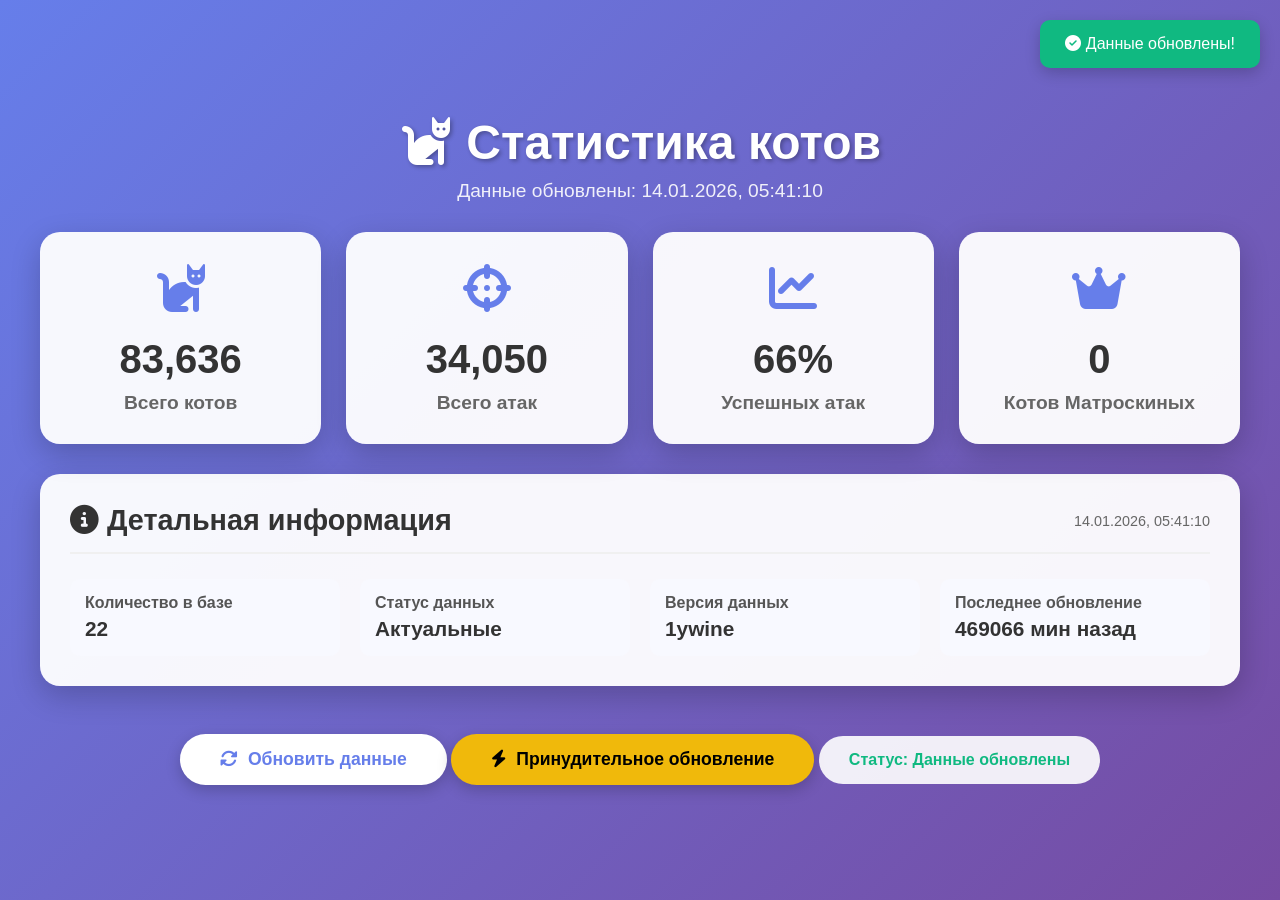
==== commit 689e0ad0: "Add files via upload" ====
--- a/index.html
+++ b/index.html
@@ -5,221 +5,45 @@
     <meta name="viewport" content="width=device-width, initial-scale=1.0">
     <title>Статистика котов</title>
     <link rel="stylesheet" href="https://cdnjs.cloudflare.com/ajax/libs/font-awesome/6.4.0/css/all.min.css">
+    <meta http-equiv="Cache-Control" content="no-cache, no-store, must-revalidate">
+    <meta http-equiv="Pragma" content="no-cache">
+    <meta http-equiv="Expires" content="0">
     <style>
-        * {
-            margin: 0;
-            padding: 0;
-            box-sizing: border-box;
-            font-family: 'Segoe UI', Tahoma, Geneva, Verdana, sans-serif;
-        }
-        
-        body {
-            background: linear-gradient(135deg, #667eea 0%, #764ba2 100%);
-            min-height: 100vh;
-            display: flex;
-            justify-content: center;
-            align-items: center;
-            padding: 20px;
-        }
-        
-        .container {
-            max-width: 1200px;
-            width: 100%;
-        }
-        
-        .header {
-            text-align: center;
-            margin-bottom: 30px;
-            color: white;
-        }
-        
-        .header h1 {
-            font-size: 3rem;
-            margin-bottom: 10px;
-            text-shadow: 2px 2px 4px rgba(0,0,0,0.3);
-        }
-        
-        .header p {
-            font-size: 1.2rem;
-            opacity: 0.9;
-        }
-        
-        .stats-grid {
-            display: grid;
-            grid-template-columns: repeat(auto-fit, minmax(250px, 1fr));
-            gap: 25px;
-            margin-bottom: 30px;
-        }
-        
-        .stat-card {
-            background: rgba(255, 255, 255, 0.95);
-            border-radius: 20px;
-            padding: 30px;
-            box-shadow: 0 10px 30px rgba(0, 0, 0, 0.2);
-            transition: transform 0.3s ease, box-shadow 0.3s ease;
-            text-align: center;
-        }
-        
-        .stat-card:hover {
-            transform: translateY(-10px);
-            box-shadow: 0 15px 35px rgba(0, 0, 0, 0.3);
-        }
-        
-        .stat-icon {
-            font-size: 3rem;
-            color: #667eea;
-            margin-bottom: 20px;
-        }
-        
-        .stat-value {
-            font-size: 2.5rem;
-            font-weight: 800;
-            color: #333;
-            margin-bottom: 10px;
-        }
-        
-        .stat-label {
-            font-size: 1.2rem;
-            color: #666;
-            font-weight: 600;
-        }
-        
-        .stat-details {
-            background: rgba(255, 255, 255, 0.95);
-            border-radius: 20px;
-            padding: 30px;
-            box-shadow: 0 10px 30px rgba(0, 0, 0, 0.2);
-            margin-bottom: 30px;
-        }
-        
-        .details-header {
-            display: flex;
-            justify-content: space-between;
-            align-items: center;
-            margin-bottom: 25px;
-            padding-bottom: 15px;
-            border-bottom: 2px solid #f0f0f0;
-        }
-        
-        .details-header h2 {
-            color: #333;
-            font-size: 1.8rem;
-        }
-        
-        .timestamp {
-            color: #666;
-            font-size: 0.9rem;
-        }
-        
-        .details-grid {
-            display: grid;
-            grid-template-columns: repeat(auto-fit, minmax(200px, 1fr));
-            gap: 20px;
-        }
-        
-        .detail-item {
-            padding: 15px;
-            background: #f8f9ff;
-            border-radius: 10px;
-        }
-        
-        .detail-label {
-            font-weight: 600;
-            color: #555;
-            margin-bottom: 5px;
-        }
-        
-        .detail-value {
-            font-size: 1.3rem;
-            font-weight: 700;
-            color: #333;
-        }
-        
-        .controls {
-            text-align: center;
-            margin-top: 30px;
-        }
-        
-        .btn {
-            background: white;
-            color: #667eea;
-            border: none;
-            padding: 15px 40px;
-            font-size: 1.1rem;
-            font-weight: 600;
-            border-radius: 50px;
-            cursor: pointer;
-            transition: all 0.3s ease;
-            box-shadow: 0 5px 15px rgba(0, 0, 0, 0.2);
-            display: inline-flex;
-            align-items: center;
-            gap: 10px;
-        }
-        
-        .btn:hover {
-            background: #667eea;
-            color: white;
-            transform: translateY(-3px);
-            box-shadow: 0 8px 20px rgba(0, 0, 0, 0.3);
-        }
-        
-        .status-bar {
-            background: rgba(255, 255, 255, 0.9);
-            border-radius: 50px;
-            padding: 15px 30px;
-            margin-top: 20px;
-            display: inline-block;
-            font-weight: 600;
-        }
-        
-        .status-online {
-            color: #10b981;
-        }
-        
-        .status-offline {
-            color: #ef4444;
-        }
-        
-        .note {
-            background: #fff3cd;
-            border-left: 4px solid #ffc107;
-            padding: 15px;
-            border-radius: 8px;
-            margin-top: 20px;
-            font-size: 0.95rem;
-        }
-        
-        .loading {
-            text-align: center;
-            padding: 50px;
-            color: white;
-            font-size: 1.5rem;
-        }
-        
-        .loading i {
-            font-size: 2rem;
-            margin-bottom: 15px;
-            display: block;
-        }
-        
+        /* Стили остаются прежними */
+        * { margin: 0; padding: 0; box-sizing: border-box; font-family: 'Segoe UI', sans-serif; }
+        body { background: linear-gradient(135deg, #667eea 0%, #764ba2 100%); min-height: 100vh; display: flex; justify-content: center; align-items: center; padding: 20px; }
+        .container { max-width: 1200px; width: 100%; }
+        .header { text-align: center; margin-bottom: 30px; color: white; }
+        .header h1 { font-size: 3rem; margin-bottom: 10px; text-shadow: 2px 2px 4px rgba(0,0,0,0.3); }
+        .header p { font-size: 1.2rem; opacity: 0.9; }
+        .stats-grid { display: grid; grid-template-columns: repeat(auto-fit, minmax(250px, 1fr)); gap: 25px; margin-bottom: 30px; }
+        .stat-card { background: rgba(255, 255, 255, 0.95); border-radius: 20px; padding: 30px; box-shadow: 0 10px 30px rgba(0, 0, 0, 0.2); transition: transform 0.3s ease, box-shadow 0.3s ease; text-align: center; }
+        .stat-card:hover { transform: translateY(-10px); box-shadow: 0 15px 35px rgba(0, 0, 0, 0.3); }
+        .stat-icon { font-size: 3rem; color: #667eea; margin-bottom: 20px; }
+        .stat-value { font-size: 2.5rem; font-weight: 800; color: #333; margin-bottom: 10px; }
+        .stat-label { font-size: 1.2rem; color: #666; font-weight: 600; }
+        .stat-details { background: rgba(255, 255, 255, 0.95); border-radius: 20px; padding: 30px; box-shadow: 0 10px 30px rgba(0, 0, 0, 0.2); margin-bottom: 30px; }
+        .details-header { display: flex; justify-content: space-between; align-items: center; margin-bottom: 25px; padding-bottom: 15px; border-bottom: 2px solid #f0f0f0; }
+        .details-header h2 { color: #333; font-size: 1.8rem; }
+        .timestamp { color: #666; font-size: 0.9rem; }
+        .details-grid { display: grid; grid-template-columns: repeat(auto-fit, minmax(200px, 1fr)); gap: 20px; }
+        .detail-item { padding: 15px; background: #f8f9ff; border-radius: 10px; }
+        .detail-label { font-weight: 600; color: #555; margin-bottom: 5px; }
+        .detail-value { font-size: 1.3rem; font-weight: 700; color: #333; }
+        .controls { text-align: center; margin-top: 30px; }
+        .btn { background: white; color: #667eea; border: none; padding: 15px 40px; font-size: 1.1rem; font-weight: 600; border-radius: 50px; cursor: pointer; transition: all 0.3s ease; box-shadow: 0 5px 15px rgba(0, 0, 0, 0.2); display: inline-flex; align-items: center; gap: 10px; }
+        .btn:hover { background: #667eea; color: white; transform: translateY(-3px); box-shadow: 0 8px 20px rgba(0, 0, 0, 0.3); }
+        .status-bar { background: rgba(255, 255, 255, 0.9); border-radius: 50px; padding: 15px 30px; margin-top: 20px; display: inline-block; font-weight: 600; }
+        .status-online { color: #10b981; }
+        .status-offline { color: #ef4444; }
+        .note { background: #fff3cd; border-left: 4px solid #ffc107; padding: 15px; border-radius: 8px; margin-top: 20px; font-size: 0.95rem; }
+        .loading { text-align: center; padding: 50px; color: white; font-size: 1.5rem; }
+        .loading i { font-size: 2rem; margin-bottom: 15px; display: block; }
         @media (max-width: 768px) {
-            .header h1 {
-                font-size: 2rem;
-            }
-            
-            .stat-card {
-                padding: 20px;
-            }
-            
-            .stat-value {
-                font-size: 2rem;
-            }
-            
-            .details-header {
-                flex-direction: column;
-                align-items: flex-start;
-                gap: 10px;
-            }
+            .header h1 { font-size: 2rem; }
+            .stat-card { padding: 20px; }
+            .stat-value { font-size: 2rem; }
+            .details-header { flex-direction: column; align-items: flex-start; gap: 10px; }
         }
     </style>
 </head>
@@ -227,12 +51,12 @@
     <div class="container">
         <div class="header">
             <h1><i class="fas fa-cat"></i> Статистика котов</h1>
-            <p>Актуальные данные в реальном времени</p>
+            <p id="pageInfo">Загрузка данных...</p>
         </div>
         
         <div id="loading" class="loading">
             <i class="fas fa-paw fa-spin"></i>
-            Загружаем данные...
+            <div id="loadingText">Загружаем данные...</div>
         </div>
         
         <div id="content" style="display: none;">
@@ -265,103 +89,187 @@
                     <div class="timestamp" id="timestamp">Загрузка...</div>
                 </div>
                 <div class="details-grid">
-                    <div class="detail-item"><div class="detail-label">Количество в базе</div><div class="detail-value" id="count">0</div></div>
-                    <div class="detail-item"><div class="detail-label">Статус данных</div><div class="detail-value" id="dataStatus">Проверка...</div></div>
-                    <div class="detail-item"><div class="detail-label">Источник</div><div class="detail-value">GitHub</div></div>
-                    <div class="detail-item"><div class="detail-label">Последнее обновление</div><div class="detail-value" id="lastUpdate">—</div></div>
+                    <div class="detail-item">
+                        <div class="detail-label">Количество в базе</div>
+                        <div class="detail-value" id="count">0</div>
+                    </div>
+                    <div class="detail-item">
+                        <div class="detail-label">Статус данных</div>
+                        <div class="detail-value" id="dataStatus">Проверка...</div>
+                    </div>
+                    <div class="detail-item">
+                        <div class="detail-label">Версия данных</div>
+                        <div class="detail-value" id="dataVersion">—</div>
+                    </div>
+                    <div class="detail-item">
+                        <div class="detail-label">Последнее обновление</div>
+                        <div class="detail-value" id="lastUpdate">—</div>
+                    </div>
                 </div>
                 <div id="noteContainer"></div>
             </div>
             
             <div class="controls">
-                <button class="btn" id="refreshBtn"><i class="fas fa-sync-alt"></i> Обновить данные</button>
-                <div class="status-bar" id="statusBar">Статус: <span id="statusText">Загрузка...</span></div>
+                <button class="btn" id="refreshBtn">
+                    <i class="fas fa-sync-alt"></i> Обновить данные
+                </button>
+                <button class="btn" id="forceRefreshBtn" style="background: #f0b90b; color: #000;">
+                    <i class="fas fa-bolt"></i> Принудительное обновление
+                </button>
+                <div class="status-bar" id="statusBar">
+                    Статус: <span id="statusText">Загрузка...</span>
+                </div>
             </div>
         </div>
     </div>
 
     <script>
-        // ПРОСТОЙ РАБОЧИЙ ВАРИАНТ БЕЗ CORS ПРОБЛЕМ
+        // Конфигурация
         const CONFIG = {
-            // Используем простой GET-запрос без сложных заголовков
-            DATA_URL: 'data.json', // Локальный файл в том же каталоге
-            UPDATE_INTERVAL: 30000
+            DATA_URL: 'data.json',
+            UPDATE_INTERVAL: 10000, // 10 секунд для тестирования
+            VERSION: '1.0'
         };
         
-        // Если файл data.json есть в репозитории, он будет доступен
-        // по адресу: https://maksim-3d.github.io/cat2/data.json
-        
-        const loadingElement = document.getElementById('loading');
-        const contentElement = document.getElementById('content');
-        const refreshBtn = document.getElementById('refreshBtn');
-        const statusText = document.getElementById('statusText');
-        const statusBar = document.getElementById('statusBar');
-        
-        function formatNumber(num) {
-            return num.toString().replace(/\B(?=(\d{3})+(?!\d))/g, ",");
-        }
-        
-        function formatDate(timestamp) {
-            const date = new Date(timestamp);
-            return date.toLocaleString('ru-RU', {
-                day: '2-digit',
-                month: '2-digit',
-                year: 'numeric',
-                hour: '2-digit',
-                minute: '2-digit',
-                second: '2-digit'
+        // Глобальные переменные
+        let currentDataHash = '';
+        let lastUpdateTime = 0;
+        
+        // DOM элементы
+        const elements = {
+            loading: document.getElementById('loading'),
+            loadingText: document.getElementById('loadingText'),
+            content: document.getElementById('content'),
+            refreshBtn: document.getElementById('refreshBtn'),
+            forceRefreshBtn: document.getElementById('forceRefreshBtn'),
+            statusText: document.getElementById('statusText'),
+            statusBar: document.getElementById('statusBar'),
+            pageInfo: document.getElementById('pageInfo')
+        };
+        
+        // Функция для создания хеша данных (для проверки изменений)
+        function createDataHash(data) {
+            const str = JSON.stringify(data);
+            let hash = 0;
+            for (let i = 0; i < str.length; i++) {
+                const char = str.charCodeAt(i);
+                hash = ((hash << 5) - hash) + char;
+                hash = hash & hash;
+            }
+            return hash.toString(36);
+        }
+        
+        // Функция для получения данных с принудительным обновлением кеша
+        async function fetchData(forceRefresh = false) {
+            let url = CONFIG.DATA_URL;
+            
+            if (forceRefresh) {
+                // Добавляем параметр для обхода кеша
+                url += '?nocache=' + Date.now() + '&v=' + Math.random();
+            } else {
+                // Обычный запрос с версией
+                url += '?v=' + CONFIG.VERSION;
+            }
+            
+            const response = await fetch(url, {
+                headers: {
+                    'Cache-Control': 'no-cache, no-store, must-revalidate',
+                    'Pragma': 'no-cache'
+                }
             });
-        }
-        
-        function getTimeAgo(timestamp) {
-            const now = new Date();
-            const updateTime = new Date(timestamp);
-            const diffMs = now - updateTime;
-            const diffSec = Math.floor(diffMs / 1000);
-            const diffMin = Math.floor(diffSec / 60);
-            const diffHour = Math.floor(diffMin / 60);
-            
-            if (diffSec < 60) return `${diffSec} сек назад`;
-            else if (diffMin < 60) return `${diffMin} мин назад`;
-            else return `${diffHour} ч назад`;
-        }
-        
-        async function loadData() {
+            
+            if (!response.ok) {
+                throw new Error(`HTTP ${response.status}`);
+            }
+            
+            return await response.json();
+        }
+        
+        // Основная функция загрузки данных
+        async function loadData(forceRefresh = false) {
             try {
-                statusText.textContent = 'Загрузка...';
-                statusBar.className = 'status-bar';
-                
-                // Простой запрос к локальному файлу
-                // На GitHub Pages файл data.json будет доступен по относительному пути
-                const response = await fetch(CONFIG.DATA_URL + '?t=' + Date.now());
-                
-                if (!response.ok) {
-                    throw new Error(`HTTP ${response.status}: ${response.statusText}`);
+                elements.statusText.textContent = forceRefresh ? 'Принудительная загрузка...' : 'Загрузка...';
+                elements.statusBar.className = 'status-bar';
+                elements.loadingText.textContent = forceRefresh ? 'Принудительная загрузка...' : 'Загрузка данных...';
+                
+                const data = await fetchData(forceRefresh);
+                
+                // Проверяем, изменились ли данные
+                const newHash = createDataHash(data);
+                const dataChanged = newHash !== currentDataHash;
+                
+                if (dataChanged || forceRefresh) {
+                    currentDataHash = newHash;
+                    lastUpdateTime = Date.now();
+                    updateUI(data);
+                    
+                    elements.statusText.textContent = `Данные обновлены ${forceRefresh ? '(принудительно)' : ''}`;
+                    elements.statusBar.className = 'status-bar status-online';
+                    
+                    // Показываем уведомление об обновлении
+                    if (dataChanged && !forceRefresh) {
+                        showNotification('Данные обновлены!');
+                    }
+                    
+                    console.log('Данные загружены:', data);
+                } else {
+                    elements.statusText.textContent = 'Данные актуальны';
+                    elements.statusBar.className = 'status-bar status-online';
+                    console.log('Данные не изменились');
                 }
                 
-                const data = await response.json();
-                
-                // Проверяем структуру данных
-                if (data && typeof data.totalCats === 'number') {
-                    updateUI(data);
-                    statusText.textContent = 'Данные загружены';
-                    statusBar.className = 'status-bar status-online';
-                    return data;
-                } else {
-                    throw new Error('Некорректный формат данных');
-                }
+                return data;
                 
             } catch (error) {
-                console.warn('Ошибка загрузки:', error.message);
-                statusText.textContent = 'Ошибка загрузки';
-                statusBar.className = 'status-bar status-offline';
-                
-                // Показываем демо данные
+                console.error('Ошибка загрузки:', error);
+                elements.statusText.textContent = 'Ошибка загрузки';
+                elements.statusBar.className = 'status-bar status-offline';
+                
                 showDemoData();
                 return null;
             }
         }
         
+        // Функция показа уведомления
+        function showNotification(message) {
+            // Создаем временное уведомление
+            const notification = document.createElement('div');
+            notification.style.cssText = `
+                position: fixed;
+                top: 20px;
+                right: 20px;
+                background: #10b981;
+                color: white;
+                padding: 15px 25px;
+                border-radius: 10px;
+                box-shadow: 0 5px 15px rgba(0,0,0,0.2);
+                z-index: 1000;
+                animation: slideIn 0.3s ease;
+            `;
+            notification.innerHTML = `<i class="fas fa-check-circle"></i> ${message}`;
+            document.body.appendChild(notification);
+            
+            setTimeout(() => {
+                notification.style.animation = 'slideOut 0.3s ease';
+                setTimeout(() => notification.remove(), 300);
+            }, 3000);
+        }
+        
+        // Добавляем CSS для анимации уведомлений
+        const style = document.createElement('style');
+        style.textContent = `
+            @keyframes slideIn {
+                from { transform: translateX(100%); opacity: 0; }
+                to { transform: translateX(0); opacity: 1; }
+            }
+            @keyframes slideOut {
+                from { transform: translateX(0); opacity: 1; }
+                to { transform: translateX(100%); opacity: 0; }
+            }
+        `;
+        document.head.appendChild(style);
+        
+        // Демо данные
         function showDemoData() {
             const demoData = {
                 totalCats: Math.floor(Math.random() * 1000) + 1500,
@@ -370,7 +278,7 @@
                 totalMatroskin: Math.floor(Math.random() * 100) + 20,
                 count: Math.floor(Math.random() * 30) + 15,
                 timestamp: new Date().toISOString(),
-                note: 'Демо данные (не удалось загрузить data.json)'
+                note: 'Демо данные (не удалось загрузить актуальные)'
             };
             
             updateUI(demoData);
@@ -378,98 +286,141 @@
             const noteContainer = document.getElementById('noteContainer');
             noteContainer.innerHTML = `
                 <div class="note">
-                    <strong><i class="fas fa-info-circle"></i> Внимание:</strong> 
-                    Используются демо-данные. Убедитесь, что файл data.json существует в репозитории.
-                    <br><small>Проверьте: https://maksim-3d.github.io/cat2/data.json</small>
+                    <strong><i class="fas fa-exclamation-triangle"></i> Внимание:</strong> 
+                    Используются демо-данные. Актуальные данные временно недоступны.
+                    <br><small>Проверьте подключение к интернету и обновите страницу.</small>
                 </div>
             `;
         }
         
+        // Обновление интерфейса
         function updateUI(data) {
-            // Обновляем основные показатели
+            // Форматирование чисел
+            function formatNumber(num) {
+                return num.toString().replace(/\B(?=(\d{3})+(?!\d))/g, ",");
+            }
+            
+            // Форматирование даты
+            function formatDate(timestamp) {
+                const date = new Date(timestamp);
+                return date.toLocaleString('ru-RU', {
+                    day: '2-digit',
+                    month: '2-digit',
+                    year: 'numeric',
+                    hour: '2-digit',
+                    minute: '2-digit',
+                    second: '2-digit'
+                });
+            }
+            
+            // Обновляем значения
             document.getElementById('totalCats').textContent = formatNumber(data.totalCats);
             document.getElementById('totalAttacks').textContent = formatNumber(data.totalAttacks);
             document.getElementById('avgSuccess').textContent = data.avgSuccess + '%';
             document.getElementById('totalMatroskin').textContent = formatNumber(data.totalMatroskin);
-            
-            // Обновляем детальную информацию
             document.getElementById('count').textContent = formatNumber(data.count);
             document.getElementById('timestamp').textContent = formatDate(data.timestamp);
-            document.getElementById('lastUpdate').textContent = getTimeAgo(data.timestamp);
-            
-            // Определяем статус данных
+            
+            // Время с последнего обновления
+            const updateTime = new Date(data.timestamp);
+            const now = new Date();
+            const diffMinutes = Math.floor((now - updateTime) / (1000 * 60));
+            document.getElementById('lastUpdate').textContent = diffMinutes < 1 ? 'Только что' : `${diffMinutes} мин назад`;
+            
+            // Статус данных
             const isDemo = data.note && data.note.toLowerCase().includes('демо');
             document.getElementById('dataStatus').textContent = isDemo ? 'Демо' : 'Актуальные';
             
-            // Сохраняем данные локально для офлайн-режима
+            // Версия данных (хеш)
+            document.getElementById('dataVersion').textContent = currentDataHash.substring(0, 8);
+            
+            // Информация о странице
+            elements.pageInfo.textContent = `Данные обновлены: ${formatDate(data.timestamp)}`;
+            
+            // Примечание
+            const noteContainer = document.getElementById('noteContainer');
+            if (data.note && !isDemo) {
+                noteContainer.innerHTML = `
+                    <div class="note">
+                        <strong><i class="fas fa-sticky-note"></i> Информация:</strong> ${data.note}
+                    </div>
+                `;
+            } else if (!isDemo) {
+                noteContainer.innerHTML = '';
+            }
+            
+            // Показываем контент
+            elements.loading.style.display = 'none';
+            elements.content.style.display = 'block';
+            
+            // Сохраняем в localStorage
             try {
                 localStorage.setItem('catStats', JSON.stringify(data));
                 localStorage.setItem('catStatsTime', Date.now().toString());
+                localStorage.setItem('catStatsHash', currentDataHash);
             } catch (e) {
                 console.warn('Не удалось сохранить в localStorage');
             }
-            
-            // Отображаем примечание
-            const noteContainer = document.getElementById('noteContainer');
-            if (data.note) {
-                noteContainer.innerHTML = `
-                    <div class="note">
-                        <strong><i class="fas fa-sticky-note"></i> Примечание:</strong> ${data.note}
-                    </div>
-                `;
-            } else {
-                noteContainer.innerHTML = '';
-            }
-            
-            // Показываем контент
-            loadingElement.style.display = 'none';
-            contentElement.style.display = 'block';
-        }
-        
+        }
+        
+        // Инициализация
         async function init() {
-            // Сначала пробуем загрузить сохраненные данные
+            // Пробуем загрузить сохраненные данные
             try {
                 const savedData = localStorage.getItem('catStats');
                 const savedTime = localStorage.getItem('catStatsTime');
-                
-                if (savedData && savedTime) {
+                const savedHash = localStorage.getItem('catStatsHash');
+                
+                if (savedData && savedTime && savedHash) {
                     const data = JSON.parse(savedData);
                     const timeDiff = Date.now() - parseInt(savedTime);
                     
-                    // Если данные не старше 5 минут, показываем их
-                    if (timeDiff < 5 * 60 * 1000) {
+                    // Если данные не старше 2 минут, показываем их
+                    if (timeDiff < 2 * 60 * 1000) {
+                        currentDataHash = savedHash;
                         updateUI(data);
-                        statusText.textContent = 'Используются локальные данные';
-                        statusBar.className = 'status-bar';
+                        elements.statusText.textContent = 'Используются кешированные данные';
+                        elements.statusBar.className = 'status-bar';
                     }
                 }
             } catch (e) {
-                // Игнорируем ошибки localStorage
-            }
-            
-            // Затем загружаем актуальные данные
+                console.warn('Ошибка загрузки из localStorage:', e);
+            }
+            
+            // Загружаем актуальные данные
             await loadData();
             
-            // Настраиваем автообновление
-            setInterval(loadData, CONFIG.UPDATE_INTERVAL);
-            
-            // Настраиваем кнопку обновления
-            refreshBtn.addEventListener('click', async () => {
-                const originalHtml = refreshBtn.innerHTML;
-                refreshBtn.innerHTML = '<i class="fas fa-sync-alt fa-spin"></i> Обновление...';
-                refreshBtn.disabled = true;
+            // Автообновление
+            setInterval(() => loadData(), CONFIG.UPDATE_INTERVAL);
+            
+            // Кнопка обновления
+            elements.refreshBtn.addEventListener('click', async () => {
+                elements.refreshBtn.innerHTML = '<i class="fas fa-sync-alt fa-spin"></i> Обновление...';
+                elements.refreshBtn.disabled = true;
                 
                 await loadData();
                 
-                // Возвращаем исходное состояние кнопки
                 setTimeout(() => {
-                    refreshBtn.innerHTML = originalHtml;
-                    refreshBtn.disabled = false;
+                    elements.refreshBtn.innerHTML = '<i class="fas fa-sync-alt"></i> Обновить данные';
+                    elements.refreshBtn.disabled = false;
                 }, 1000);
             });
-        }
-        
-        // Запускаем при загрузке страницы
+            
+            // Кнопка принудительного обновления
+            elements.forceRefreshBtn.addEventListener('click', async () => {
+                elements.forceRefreshBtn.innerHTML = '<i class="fas fa-bolt fa-spin"></i> Обновление...';
+                elements.forceRefreshBtn.disabled = true;
+                
+                await loadData(true);
+                
+                setTimeout(() => {
+                    elements.forceRefreshBtn.innerHTML = '<i class="fas fa-bolt"></i> Принудительное обновление';
+                    elements.forceRefreshBtn.disabled = false;
+                }, 1000);
+            });
+        }
+        
+        // Запускаем
         document.addEventListener('DOMContentLoaded', init);
     </script>
 </body>
